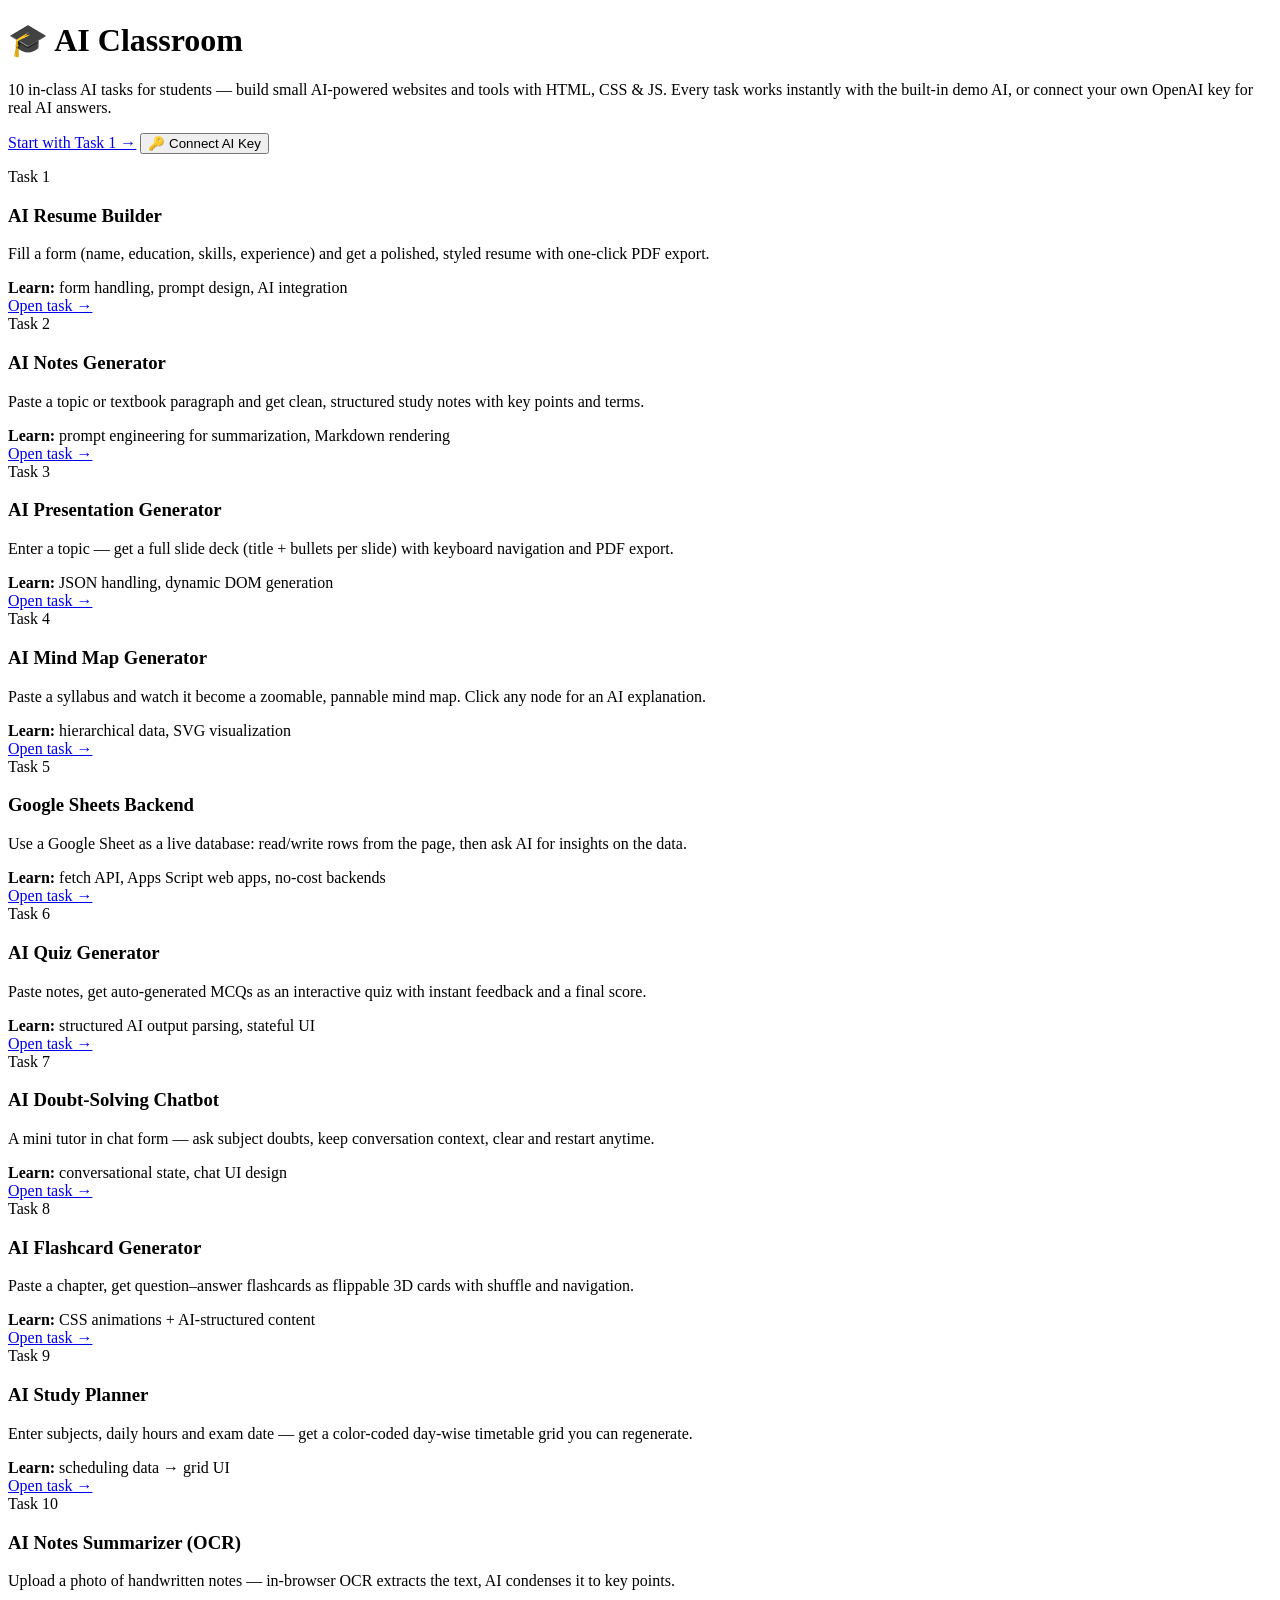
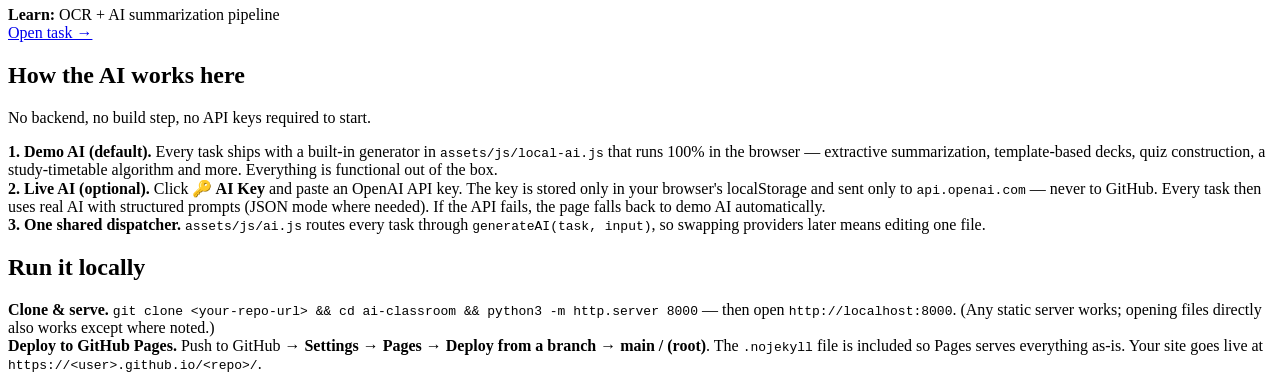
==== index.html @ b9765dda "Add files via upload" ====
<!DOCTYPE html>
<html lang="en" data-theme="light">
<head>
<meta charset="UTF-8">
<meta name="viewport" content="width=device-width, initial-scale=1.0">
<title>AI Classroom · 10 In-Class AI Tasks</title>
<meta name="description" content="Build small AI-powered websites and tools: resume builder, notes generator, quiz maker, chatbot, flashcards, study planner, OCR summarizer and more.">
<link rel="stylesheet" href="assets/css/style.css">
<link rel="icon" href="data:image/svg+xml,<svg xmlns='http://www.w3.org/2000/svg' viewBox='0 0 100 100'><text y='.9em' font-size='90'>🎓</text></svg>">
</head>
<body>
<main class="container">
  <div class="hero">
    <h1>🎓 <span>AI Classroom</span></h1>
    <p>10 in-class AI tasks for students — build small AI-powered websites and tools with HTML, CSS &amp; JS. Every task works instantly with the built-in demo AI, or connect your own OpenAI key for real AI answers.</p>
    <div class="cta-row">
      <a class="btn btn-primary" href="pages/task-01-resume-builder.html">Start with Task 1 →</a>
      <button class="btn" id="homeKeyBtn">🔑 Connect AI Key</button>
    </div>
    <div style="margin-top:14px"><span class="mode-note"></span></div>
  </div>

  <div class="grid">
    <div class="task-card"><span class="t-num">Task 1</span><h3>AI Resume Builder</h3><p>Fill a form (name, education, skills, experience) and get a polished, styled resume with one-click PDF export.</p><div class="t-outcome"><b>Learn:</b> form handling, prompt design, AI integration</div><a class="btn btn-primary btn-small" href="pages/task-01-resume-builder.html">Open task →</a></div>
    <div class="task-card"><span class="t-num">Task 2</span><h3>AI Notes Generator</h3><p>Paste a topic or textbook paragraph and get clean, structured study notes with key points and terms.</p><div class="t-outcome"><b>Learn:</b> prompt engineering for summarization, Markdown rendering</div><a class="btn btn-primary btn-small" href="pages/task-02-notes-generator.html">Open task →</a></div>
    <div class="task-card"><span class="t-num">Task 3</span><h3>AI Presentation Generator</h3><p>Enter a topic — get a full slide deck (title + bullets per slide) with keyboard navigation and PDF export.</p><div class="t-outcome"><b>Learn:</b> JSON handling, dynamic DOM generation</div><a class="btn btn-primary btn-small" href="pages/task-03-presentation-generator.html">Open task →</a></div>
    <div class="task-card"><span class="t-num">Task 4</span><h3>AI Mind Map Generator</h3><p>Paste a syllabus and watch it become a zoomable, pannable mind map. Click any node for an AI explanation.</p><div class="t-outcome"><b>Learn:</b> hierarchical data, SVG visualization</div><a class="btn btn-primary btn-small" href="pages/task-04-mindmap-generator.html">Open task →</a></div>
    <div class="task-card"><span class="t-num">Task 5</span><h3>Google Sheets Backend</h3><p>Use a Google Sheet as a live database: read/write rows from the page, then ask AI for insights on the data.</p><div class="t-outcome"><b>Learn:</b> fetch API, Apps Script web apps, no-cost backends</div><a class="btn btn-primary btn-small" href="pages/task-05-sheets-backend.html">Open task →</a></div>
    <div class="task-card"><span class="t-num">Task 6</span><h3>AI Quiz Generator</h3><p>Paste notes, get auto-generated MCQs as an interactive quiz with instant feedback and a final score.</p><div class="t-outcome"><b>Learn:</b> structured AI output parsing, stateful UI</div><a class="btn btn-primary btn-small" href="pages/task-06-quiz-generator.html">Open task →</a></div>
    <div class="task-card"><span class="t-num">Task 7</span><h3>AI Doubt-Solving Chatbot</h3><p>A mini tutor in chat form — ask subject doubts, keep conversation context, clear and restart anytime.</p><div class="t-outcome"><b>Learn:</b> conversational state, chat UI design</div><a class="btn btn-primary btn-small" href="pages/task-07-doubt-chatbot.html">Open task →</a></div>
    <div class="task-card"><span class="t-num">Task 8</span><h3>AI Flashcard Generator</h3><p>Paste a chapter, get question–answer flashcards as flippable 3D cards with shuffle and navigation.</p><div class="t-outcome"><b>Learn:</b> CSS animations + AI-structured content</div><a class="btn btn-primary btn-small" href="pages/task-08-flashcards.html">Open task →</a></div>
    <div class="task-card"><span class="t-num">Task 9</span><h3>AI Study Planner</h3><p>Enter subjects, daily hours and exam date — get a color-coded day-wise timetable grid you can regenerate.</p><div class="t-outcome"><b>Learn:</b> scheduling data → grid UI</div><a class="btn btn-primary btn-small" href="pages/task-09-study-planner.html">Open task →</a></div>
    <div class="task-card"><span class="t-num">Task 10</span><h3>AI Notes Summarizer (OCR)</h3><p>Upload a photo of handwritten notes — in-browser OCR extracts the text, AI condenses it to key points.</p><div class="t-outcome"><b>Learn:</b> OCR + AI summarization pipeline</div><a class="btn btn-primary btn-small" href="pages/task-10-ocr-summarizer.html">Open task →</a></div>
  </div>

  <div class="section">
    <h2>How the AI works here</h2>
    <p>No backend, no build step, no API keys required to start.</p>
    <div class="steps">
      <div class="step"><b>1. Demo AI (default).</b> Every task ships with a built-in generator in <code>assets/js/local-ai.js</code> that runs 100% in the browser — extractive summarization, template-based decks, quiz construction, a study-timetable algorithm and more. Everything is functional out of the box.</div>
      <div class="step"><b>2. Live AI (optional).</b> Click <b>🔑 AI Key</b> and paste an OpenAI API key. The key is stored only in your browser's localStorage and sent only to <code>api.openai.com</code> — never to GitHub. Every task then uses real AI with structured prompts (JSON mode where needed). If the API fails, the page falls back to demo AI automatically.</div>
      <div class="step"><b>3. One shared dispatcher.</b> <code>assets/js/ai.js</code> routes every task through <code>generateAI(task, input)</code>, so swapping providers later means editing one file.</div>
    </div>
  </div>

  <div class="section">
    <h2>Run it locally</h2>
    <div class="steps">
      <div class="step"><b>Clone &amp; serve.</b> <code>git clone &lt;your-repo-url&gt; && cd ai-classroom && python3 -m http.server 8000</code> — then open <code>http://localhost:8000</code>. (Any static server works; opening files directly also works except where noted.)</div>
      <div class="step"><b>Deploy to GitHub Pages.</b> Push to GitHub → <b>Settings → Pages → Deploy from a branch → main / (root)</b>. The <code>.nojekyll</code> file is included so Pages serves everything as-is. Your site goes live at <code>https://&lt;user&gt;.github.io/&lt;repo&gt;/</code>.</div>
    </div>
  </div>
</main>
<script src="assets/js/common.js"></script>
<script src="assets/js/local-ai.js"></script>
<script src="assets/js/ai.js"></script>
<script>
initLayout(0, '');
document.getElementById('homeKeyBtn').onclick = openKeyModal;
</script>
</body>
</html>
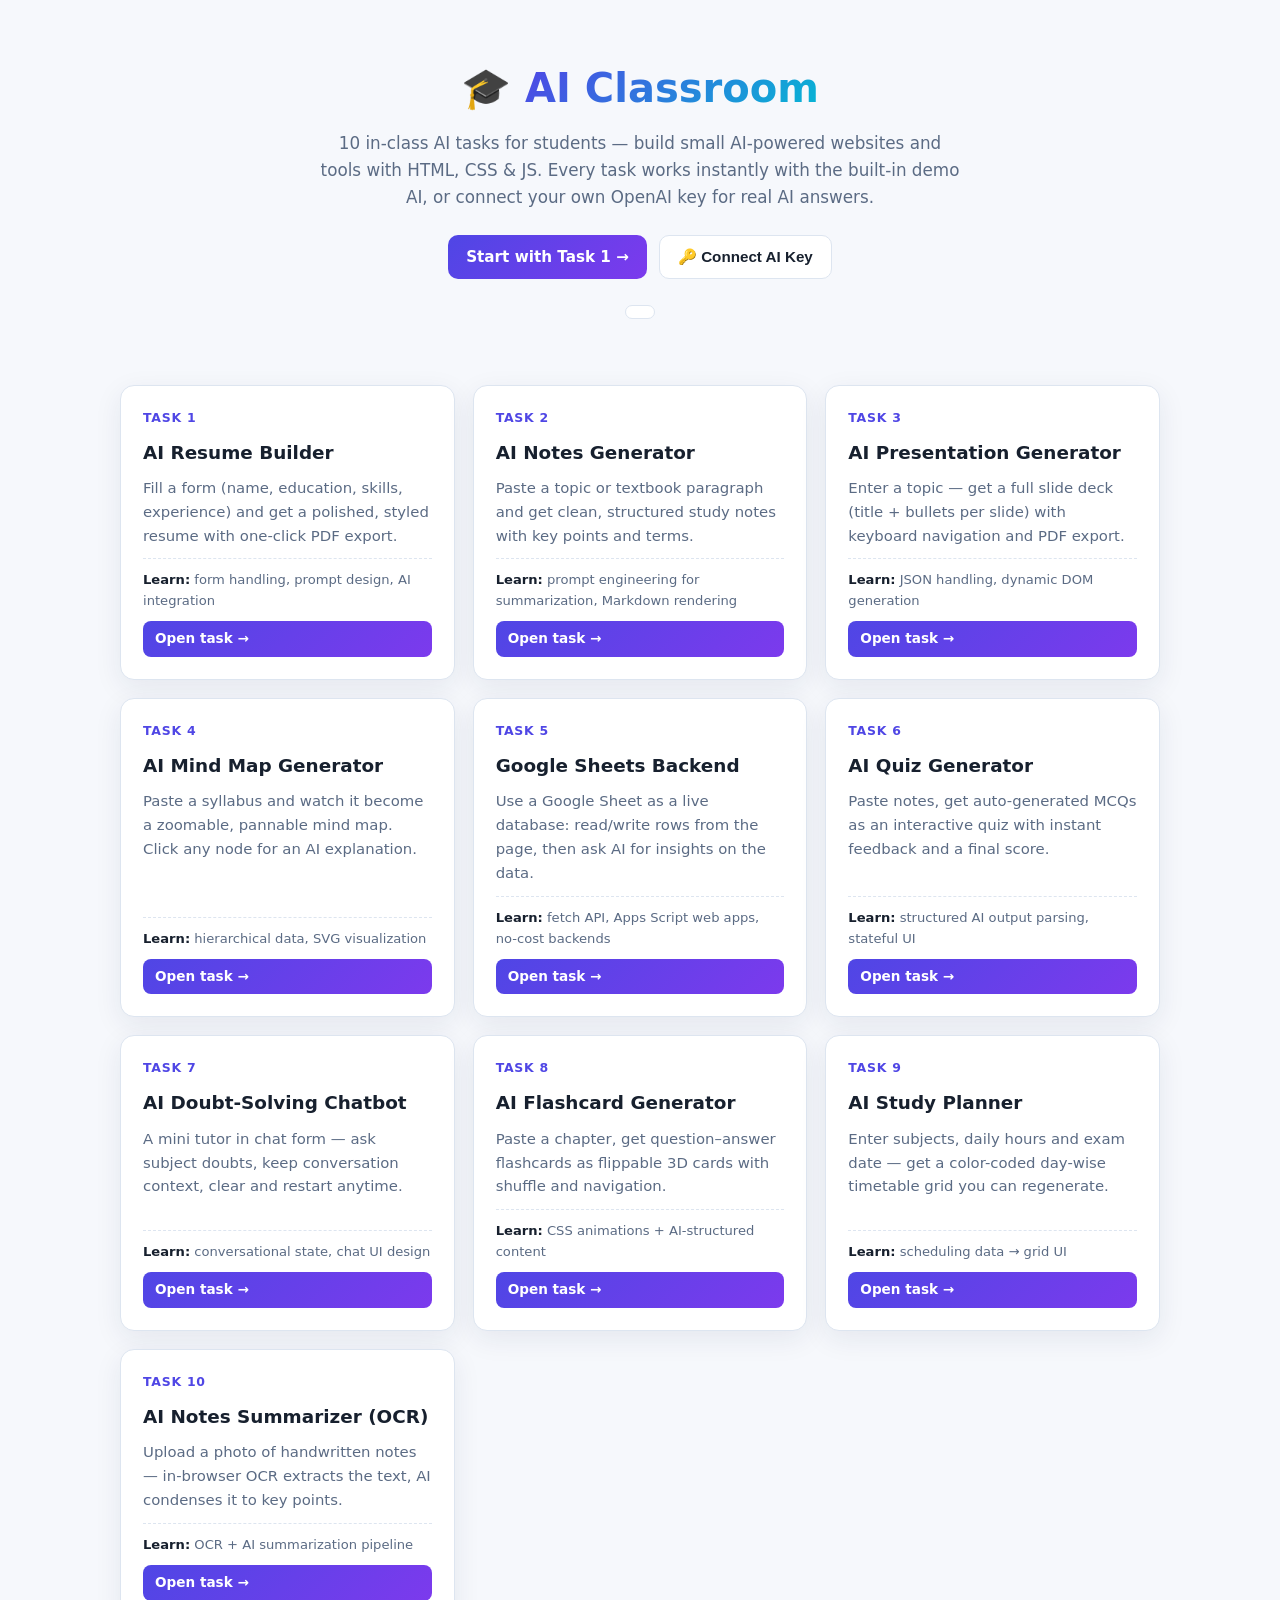
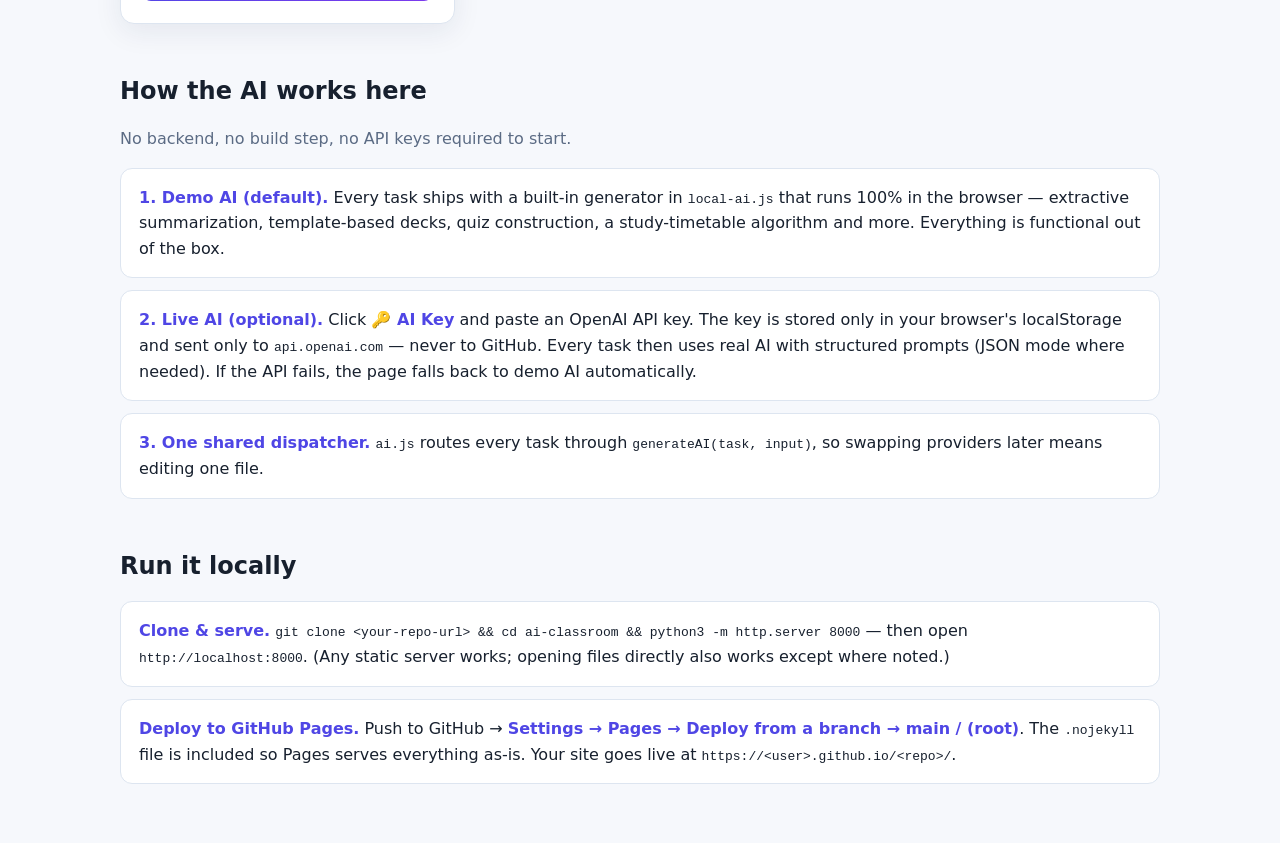
==== commit 8446d3b3: "Fix GitHub Pages paths" ====
--- a/index.html
+++ b/index.html
@@ -5,7 +5,7 @@
 <meta name="viewport" content="width=device-width, initial-scale=1.0">
 <title>AI Classroom · 10 In-Class AI Tasks</title>
 <meta name="description" content="Build small AI-powered websites and tools: resume builder, notes generator, quiz maker, chatbot, flashcards, study planner, OCR summarizer and more.">
-<link rel="stylesheet" href="assets/css/style.css">
+<link rel="stylesheet" href="style.css">
 <link rel="icon" href="data:image/svg+xml,<svg xmlns='http://www.w3.org/2000/svg' viewBox='0 0 100 100'><text y='.9em' font-size='90'>🎓</text></svg>">
 </head>
 <body>
@@ -14,32 +14,32 @@
     <h1>🎓 <span>AI Classroom</span></h1>
     <p>10 in-class AI tasks for students — build small AI-powered websites and tools with HTML, CSS &amp; JS. Every task works instantly with the built-in demo AI, or connect your own OpenAI key for real AI answers.</p>
     <div class="cta-row">
-      <a class="btn btn-primary" href="pages/task-01-resume-builder.html">Start with Task 1 →</a>
+      <a class="btn btn-primary" href="task-01-resume-builder.html">Start with Task 1 →</a>
       <button class="btn" id="homeKeyBtn">🔑 Connect AI Key</button>
     </div>
     <div style="margin-top:14px"><span class="mode-note"></span></div>
   </div>
 
   <div class="grid">
-    <div class="task-card"><span class="t-num">Task 1</span><h3>AI Resume Builder</h3><p>Fill a form (name, education, skills, experience) and get a polished, styled resume with one-click PDF export.</p><div class="t-outcome"><b>Learn:</b> form handling, prompt design, AI integration</div><a class="btn btn-primary btn-small" href="pages/task-01-resume-builder.html">Open task →</a></div>
-    <div class="task-card"><span class="t-num">Task 2</span><h3>AI Notes Generator</h3><p>Paste a topic or textbook paragraph and get clean, structured study notes with key points and terms.</p><div class="t-outcome"><b>Learn:</b> prompt engineering for summarization, Markdown rendering</div><a class="btn btn-primary btn-small" href="pages/task-02-notes-generator.html">Open task →</a></div>
-    <div class="task-card"><span class="t-num">Task 3</span><h3>AI Presentation Generator</h3><p>Enter a topic — get a full slide deck (title + bullets per slide) with keyboard navigation and PDF export.</p><div class="t-outcome"><b>Learn:</b> JSON handling, dynamic DOM generation</div><a class="btn btn-primary btn-small" href="pages/task-03-presentation-generator.html">Open task →</a></div>
-    <div class="task-card"><span class="t-num">Task 4</span><h3>AI Mind Map Generator</h3><p>Paste a syllabus and watch it become a zoomable, pannable mind map. Click any node for an AI explanation.</p><div class="t-outcome"><b>Learn:</b> hierarchical data, SVG visualization</div><a class="btn btn-primary btn-small" href="pages/task-04-mindmap-generator.html">Open task →</a></div>
-    <div class="task-card"><span class="t-num">Task 5</span><h3>Google Sheets Backend</h3><p>Use a Google Sheet as a live database: read/write rows from the page, then ask AI for insights on the data.</p><div class="t-outcome"><b>Learn:</b> fetch API, Apps Script web apps, no-cost backends</div><a class="btn btn-primary btn-small" href="pages/task-05-sheets-backend.html">Open task →</a></div>
-    <div class="task-card"><span class="t-num">Task 6</span><h3>AI Quiz Generator</h3><p>Paste notes, get auto-generated MCQs as an interactive quiz with instant feedback and a final score.</p><div class="t-outcome"><b>Learn:</b> structured AI output parsing, stateful UI</div><a class="btn btn-primary btn-small" href="pages/task-06-quiz-generator.html">Open task →</a></div>
-    <div class="task-card"><span class="t-num">Task 7</span><h3>AI Doubt-Solving Chatbot</h3><p>A mini tutor in chat form — ask subject doubts, keep conversation context, clear and restart anytime.</p><div class="t-outcome"><b>Learn:</b> conversational state, chat UI design</div><a class="btn btn-primary btn-small" href="pages/task-07-doubt-chatbot.html">Open task →</a></div>
-    <div class="task-card"><span class="t-num">Task 8</span><h3>AI Flashcard Generator</h3><p>Paste a chapter, get question–answer flashcards as flippable 3D cards with shuffle and navigation.</p><div class="t-outcome"><b>Learn:</b> CSS animations + AI-structured content</div><a class="btn btn-primary btn-small" href="pages/task-08-flashcards.html">Open task →</a></div>
-    <div class="task-card"><span class="t-num">Task 9</span><h3>AI Study Planner</h3><p>Enter subjects, daily hours and exam date — get a color-coded day-wise timetable grid you can regenerate.</p><div class="t-outcome"><b>Learn:</b> scheduling data → grid UI</div><a class="btn btn-primary btn-small" href="pages/task-09-study-planner.html">Open task →</a></div>
-    <div class="task-card"><span class="t-num">Task 10</span><h3>AI Notes Summarizer (OCR)</h3><p>Upload a photo of handwritten notes — in-browser OCR extracts the text, AI condenses it to key points.</p><div class="t-outcome"><b>Learn:</b> OCR + AI summarization pipeline</div><a class="btn btn-primary btn-small" href="pages/task-10-ocr-summarizer.html">Open task →</a></div>
+    <div class="task-card"><span class="t-num">Task 1</span><h3>AI Resume Builder</h3><p>Fill a form (name, education, skills, experience) and get a polished, styled resume with one-click PDF export.</p><div class="t-outcome"><b>Learn:</b> form handling, prompt design, AI integration</div><a class="btn btn-primary btn-small" href="task-01-resume-builder.html">Open task →</a></div>
+    <div class="task-card"><span class="t-num">Task 2</span><h3>AI Notes Generator</h3><p>Paste a topic or textbook paragraph and get clean, structured study notes with key points and terms.</p><div class="t-outcome"><b>Learn:</b> prompt engineering for summarization, Markdown rendering</div><a class="btn btn-primary btn-small" href="task-02-notes-generator.html">Open task →</a></div>
+    <div class="task-card"><span class="t-num">Task 3</span><h3>AI Presentation Generator</h3><p>Enter a topic — get a full slide deck (title + bullets per slide) with keyboard navigation and PDF export.</p><div class="t-outcome"><b>Learn:</b> JSON handling, dynamic DOM generation</div><a class="btn btn-primary btn-small" href="task-03-presentation-generator.html">Open task →</a></div>
+    <div class="task-card"><span class="t-num">Task 4</span><h3>AI Mind Map Generator</h3><p>Paste a syllabus and watch it become a zoomable, pannable mind map. Click any node for an AI explanation.</p><div class="t-outcome"><b>Learn:</b> hierarchical data, SVG visualization</div><a class="btn btn-primary btn-small" href="task-04-mindmap-generator.html">Open task →</a></div>
+    <div class="task-card"><span class="t-num">Task 5</span><h3>Google Sheets Backend</h3><p>Use a Google Sheet as a live database: read/write rows from the page, then ask AI for insights on the data.</p><div class="t-outcome"><b>Learn:</b> fetch API, Apps Script web apps, no-cost backends</div><a class="btn btn-primary btn-small" href="task-05-sheets-backend.html">Open task →</a></div>
+    <div class="task-card"><span class="t-num">Task 6</span><h3>AI Quiz Generator</h3><p>Paste notes, get auto-generated MCQs as an interactive quiz with instant feedback and a final score.</p><div class="t-outcome"><b>Learn:</b> structured AI output parsing, stateful UI</div><a class="btn btn-primary btn-small" href="task-06-quiz-generator.html">Open task →</a></div>
+    <div class="task-card"><span class="t-num">Task 7</span><h3>AI Doubt-Solving Chatbot</h3><p>A mini tutor in chat form — ask subject doubts, keep conversation context, clear and restart anytime.</p><div class="t-outcome"><b>Learn:</b> conversational state, chat UI design</div><a class="btn btn-primary btn-small" href="task-07-doubt-chatbot.html">Open task →</a></div>
+    <div class="task-card"><span class="t-num">Task 8</span><h3>AI Flashcard Generator</h3><p>Paste a chapter, get question–answer flashcards as flippable 3D cards with shuffle and navigation.</p><div class="t-outcome"><b>Learn:</b> CSS animations + AI-structured content</div><a class="btn btn-primary btn-small" href="task-08-flashcards.html">Open task →</a></div>
+    <div class="task-card"><span class="t-num">Task 9</span><h3>AI Study Planner</h3><p>Enter subjects, daily hours and exam date — get a color-coded day-wise timetable grid you can regenerate.</p><div class="t-outcome"><b>Learn:</b> scheduling data → grid UI</div><a class="btn btn-primary btn-small" href="task-09-study-planner.html">Open task →</a></div>
+    <div class="task-card"><span class="t-num">Task 10</span><h3>AI Notes Summarizer (OCR)</h3><p>Upload a photo of handwritten notes — in-browser OCR extracts the text, AI condenses it to key points.</p><div class="t-outcome"><b>Learn:</b> OCR + AI summarization pipeline</div><a class="btn btn-primary btn-small" href="task-10-ocr-summarizer.html">Open task →</a></div>
   </div>
 
   <div class="section">
     <h2>How the AI works here</h2>
     <p>No backend, no build step, no API keys required to start.</p>
     <div class="steps">
-      <div class="step"><b>1. Demo AI (default).</b> Every task ships with a built-in generator in <code>assets/js/local-ai.js</code> that runs 100% in the browser — extractive summarization, template-based decks, quiz construction, a study-timetable algorithm and more. Everything is functional out of the box.</div>
+      <div class="step"><b>1. Demo AI (default).</b> Every task ships with a built-in generator in <code>local-ai.js</code> that runs 100% in the browser — extractive summarization, template-based decks, quiz construction, a study-timetable algorithm and more. Everything is functional out of the box.</div>
       <div class="step"><b>2. Live AI (optional).</b> Click <b>🔑 AI Key</b> and paste an OpenAI API key. The key is stored only in your browser's localStorage and sent only to <code>api.openai.com</code> — never to GitHub. Every task then uses real AI with structured prompts (JSON mode where needed). If the API fails, the page falls back to demo AI automatically.</div>
-      <div class="step"><b>3. One shared dispatcher.</b> <code>assets/js/ai.js</code> routes every task through <code>generateAI(task, input)</code>, so swapping providers later means editing one file.</div>
+      <div class="step"><b>3. One shared dispatcher.</b> <code>ai.js</code> routes every task through <code>generateAI(task, input)</code>, so swapping providers later means editing one file.</div>
     </div>
   </div>
 
@@ -51,9 +51,9 @@
     </div>
   </div>
 </main>
-<script src="assets/js/common.js"></script>
-<script src="assets/js/local-ai.js"></script>
-<script src="assets/js/ai.js"></script>
+<script src="common.js"></script>
+<script src="local-ai.js"></script>
+<script src="ai.js"></script>
 <script>
 initLayout(0, '');
 document.getElementById('homeKeyBtn').onclick = openKeyModal;
--- a/style.css
+++ b/style.css
@@ -0,0 +1,189 @@
+/* AI Classroom — shared styles (light/dark) */
+:root{
+  --bg:#f6f8fc; --surface:#ffffff; --surface-2:#eef2f9;
+  --text:#17202e; --muted:#5b6b84; --line:#dde5f0;
+  --brand:#4f46e5; --brand-2:#7c3aed; --accent:#06b6d4;
+  --ok:#16a34a; --bad:#dc2626; --warn:#d97706;
+  --radius:14px; --shadow:0 8px 28px rgba(30,41,82,.08);
+}
+[data-theme="dark"]{
+  --bg:#0d1220; --surface:#151c30; --surface-2:#1c2540;
+  --text:#e9eef7; --muted:#9aa8c3; --line:#26314d;
+  --brand:#818cf8; --brand-2:#a78bfa; --accent:#22d3ee;
+  --shadow:0 8px 28px rgba(0,0,0,.35);
+}
+*{box-sizing:border-box}
+html{scroll-behavior:smooth}
+body{margin:0;font-family:"Segoe UI",system-ui,-apple-system,Roboto,Arial,sans-serif;background:var(--bg);color:var(--text);line-height:1.6}
+a{color:var(--brand);text-decoration:none}
+a:hover{text-decoration:underline}
+.container{max-width:1080px;margin:0 auto;padding:0 20px 60px}
+
+/* header */
+.site-header{position:sticky;top:0;z-index:50;background:var(--surface);border-bottom:1px solid var(--line);backdrop-filter:blur(8px)}
+.header-inner{max-width:1080px;margin:0 auto;padding:12px 20px;display:flex;align-items:center;gap:18px}
+.brand{font-weight:800;font-size:1.25rem;color:var(--text)}
+.brand span{background:linear-gradient(135deg,var(--brand),var(--brand-2));-webkit-background-clip:text;background-clip:text;color:transparent}
+.nav{margin-left:auto;display:flex;align-items:center;gap:10px}
+.nav a.nav-link{color:var(--muted);font-weight:600;font-size:.95rem;padding:8px 10px;border-radius:8px}
+.nav a.nav-link:hover{background:var(--surface-2);color:var(--text);text-decoration:none}
+details.dropdown{position:relative}
+details.dropdown summary{list-style:none;cursor:pointer;color:var(--muted);font-weight:600;font-size:.95rem;padding:8px 10px;border-radius:8px}
+details.dropdown summary::-webkit-details-marker{display:none}
+details.dropdown summary:hover{background:var(--surface-2);color:var(--text)}
+details.dropdown[open] summary{background:var(--surface-2)}
+.dropdown-menu{position:absolute;right:0;top:calc(100% + 8px);background:var(--surface);border:1px solid var(--line);border-radius:12px;box-shadow:var(--shadow);min-width:280px;padding:8px;display:grid;gap:2px}
+.dropdown-menu a{padding:9px 12px;border-radius:8px;font-size:.92rem;color:var(--text);display:flex;gap:10px;align-items:center}
+.dropdown-menu a:hover{background:var(--surface-2);text-decoration:none}
+.dropdown-menu a b{color:var(--brand);font-size:.8rem;min-width:52px}
+
+/* buttons */
+.btn{display:inline-flex;align-items:center;gap:8px;border:1px solid var(--line);background:var(--surface);color:var(--text);padding:10px 18px;border-radius:10px;font-weight:700;font-size:.95rem;cursor:pointer;transition:.15s}
+.btn:hover{transform:translateY(-1px);box-shadow:var(--shadow)}
+.btn-primary{background:linear-gradient(135deg,var(--brand),var(--brand-2));border:none;color:#fff}
+.btn-ghost{background:transparent}
+.btn-small{padding:7px 12px;font-size:.85rem;border-radius:8px}
+.btn:disabled{opacity:.5;cursor:not-allowed;transform:none}
+
+/* hero & cards */
+.hero{text-align:center;padding:56px 20px 30px}
+.hero h1{font-size:2.5rem;margin:0 0 10px}
+.hero h1 span{background:linear-gradient(135deg,var(--brand),var(--accent));-webkit-background-clip:text;background-clip:text;color:transparent}
+.hero p{color:var(--muted);max-width:640px;margin:0 auto 24px;font-size:1.05rem}
+.hero .cta-row{display:flex;gap:12px;justify-content:center;flex-wrap:wrap}
+.grid{display:grid;grid-template-columns:repeat(auto-fill,minmax(300px,1fr));gap:18px;margin-top:28px}
+.task-card{background:var(--surface);border:1px solid var(--line);border-radius:var(--radius);padding:22px;box-shadow:var(--shadow);display:flex;flex-direction:column;gap:10px;transition:.15s}
+.task-card:hover{transform:translateY(-3px)}
+.task-card .t-num{font-size:.78rem;font-weight:800;color:var(--brand);letter-spacing:.06em;text-transform:uppercase}
+.task-card h3{margin:0;font-size:1.15rem}
+.task-card p{margin:0;color:var(--muted);font-size:.93rem;flex:1}
+.task-card .t-outcome{font-size:.82rem;color:var(--muted);border-top:1px dashed var(--line);padding-top:10px}
+.task-card .t-outcome b{color:var(--text)}
+.section{margin-top:48px}
+.section h2{font-size:1.5rem;margin-bottom:6px}
+.section>p{color:var(--muted)}
+.steps{display:grid;gap:12px;margin-top:16px}
+.step{background:var(--surface);border:1px solid var(--line);border-radius:12px;padding:16px 18px}
+.step b{color:var(--brand)}
+
+/* page head */
+.page-head{padding:34px 0 8px}
+.task-badge{display:inline-block;background:var(--surface-2);color:var(--brand);font-weight:800;font-size:.8rem;letter-spacing:.05em;padding:5px 12px;border-radius:999px;text-transform:uppercase}
+.page-head h1{margin:10px 0 6px;font-size:2rem}
+.lede{color:var(--muted);max-width:720px}
+.mode-note{margin-top:12px;font-size:.85rem;display:inline-flex;align-items:center;gap:8px;padding:6px 14px;border-radius:999px;border:1px solid var(--line);background:var(--surface)}
+.mode-dot{width:9px;height:9px;border-radius:50%;background:var(--warn)}
+.mode-note.live .mode-dot{background:var(--ok)}
+
+/* forms & panels */
+.panel{background:var(--surface);border:1px solid var(--line);border-radius:var(--radius);padding:24px;box-shadow:var(--shadow);margin-top:20px}
+.two-col{display:grid;grid-template-columns:1fr 1fr;gap:20px;margin-top:20px}
+@media(max-width:800px){.two-col{grid-template-columns:1fr}}
+.form-group{margin-bottom:16px}
+.form-group label{display:block;font-weight:700;margin-bottom:6px;font-size:.93rem}
+.form-group input,.form-group textarea,.form-group select{width:100%;padding:11px 13px;border:1px solid var(--line);border-radius:10px;background:var(--bg);color:var(--text);font-size:.95rem;font-family:inherit}
+.form-group textarea{min-height:120px;resize:vertical}
+.form-group input:focus,.form-group textarea:focus,.form-group select:focus{outline:2px solid var(--brand);border-color:var(--brand)}
+.form-row{display:grid;grid-template-columns:1fr 1fr;gap:14px}
+@media(max-width:600px){.form-row{grid-template-columns:1fr}}
+.btn-row{display:flex;gap:10px;flex-wrap:wrap;margin-top:6px}
+.output{background:var(--surface);border:1px solid var(--line);border-radius:var(--radius);padding:24px;margin-top:20px;min-height:120px}
+.output h1,.output h2,.output h3{margin-top:1.2em}
+.output h1:first-child,.output h2:first-child{margin-top:0}
+.output ul{padding-left:20px}
+.output li{margin-bottom:6px}
+.hidden{display:none!important}
+
+/* tables */
+table.data{width:100%;border-collapse:collapse;margin-top:12px;font-size:.93rem}
+table.data th,table.data td{border:1px solid var(--line);padding:9px 12px;text-align:left}
+table.data th{background:var(--surface-2);font-weight:700}
+table.data tr:nth-child(even) td{background:var(--surface-2)}
+
+/* chat */
+.chat-box{display:flex;flex-direction:column;gap:12px;max-height:480px;overflow-y:auto;padding:18px;background:var(--bg);border:1px solid var(--line);border-radius:12px}
+.bubble{max-width:82%;padding:12px 16px;border-radius:16px;font-size:.95rem;white-space:pre-wrap}
+.bubble.user{align-self:flex-end;background:linear-gradient(135deg,var(--brand),var(--brand-2));color:#fff;border-bottom-right-radius:4px}
+.bubble.ai{align-self:flex-start;background:var(--surface);border:1px solid var(--line);border-bottom-left-radius:4px}
+.chat-input{display:flex;gap:10px;margin-top:14px}
+.chat-input input{flex:1;padding:12px 15px;border:1px solid var(--line);border-radius:12px;background:var(--bg);color:var(--text);font-size:.95rem}
+.typing{font-style:italic;color:var(--muted)}
+
+/* flashcards */
+.flash-deck{display:flex;flex-direction:column;align-items:center;gap:16px;margin-top:20px}
+.flashcard{width:min(480px,100%);height:280px;perspective:1200px;cursor:pointer}
+.flash-inner{position:relative;width:100%;height:100%;transition:transform .6s;transform-style:preserve-3d}
+.flashcard.flipped .flash-inner{transform:rotateY(180deg)}
+.flash-face{position:absolute;inset:0;backface-visibility:hidden;-webkit-backface-visibility:hidden;border-radius:18px;display:flex;align-items:center;justify-content:center;padding:28px;text-align:center;font-size:1.15rem;font-weight:600;border:1px solid var(--line);box-shadow:var(--shadow)}
+.flash-front{background:linear-gradient(135deg,var(--brand),var(--brand-2));color:#fff}
+.flash-back{background:var(--surface);transform:rotateY(180deg)}
+.flash-hint{font-size:.85rem;color:var(--muted)}
+
+/* quiz */
+.quiz-q{font-size:1.15rem;font-weight:700;margin:6px 0 14px}
+.quiz-opts{display:grid;gap:10px}
+.quiz-opt{text-align:left;padding:13px 16px;border:2px solid var(--line);border-radius:12px;background:var(--surface);cursor:pointer;font-size:.96rem;color:var(--text);transition:.15s}
+.quiz-opt:hover:not(:disabled){border-color:var(--brand)}
+.quiz-opt.correct{border-color:var(--ok);background:rgba(22,163,74,.1)}
+.quiz-opt.wrong{border-color:var(--bad);background:rgba(220,38,38,.08)}
+.quiz-opt:disabled{cursor:default;opacity:.95}
+.score-line{font-weight:800;font-size:1.05rem;margin-top:14px}
+
+/* slides */
+.deck{margin-top:20px}
+.slide-viewport{background:#0f172a;color:#f1f5f9;border-radius:18px;min-height:380px;display:flex;flex-direction:column;justify-content:center;padding:48px 56px;box-shadow:var(--shadow);position:relative;overflow:hidden}
+.slide-viewport::before{content:"";position:absolute;top:-60px;right:-60px;width:220px;height:220px;border-radius:50%;background:radial-gradient(circle,rgba(124,58,237,.5),transparent 70%)}
+.slide-viewport h2{font-size:2rem;margin:0 0 18px;color:#fff}
+.slide-viewport ul{font-size:1.15rem;line-height:1.9;padding-left:22px;margin:0}
+.slide-num{position:absolute;bottom:16px;right:24px;font-size:.85rem;color:#94a3b8}
+.deck-nav{display:flex;align-items:center;gap:14px;margin-top:14px;justify-content:center}
+
+/* mindmap */
+.mindmap-wrap{position:relative;border:1px solid var(--line);border-radius:var(--radius);background:var(--surface);overflow:hidden;margin-top:20px}
+.mindmap-svg{display:block;width:100%;height:560px;cursor:grab}
+.mindmap-tools{position:absolute;top:12px;right:12px;display:flex;gap:6px;z-index:5}
+.mm-node{cursor:pointer}
+.mm-node rect{stroke-width:2}
+.mm-node text{font-family:inherit}
+.mm-detail{margin-top:16px}
+
+/* planner */
+.plan-grid{display:grid;gap:14px;margin-top:18px}
+.plan-day{background:var(--surface);border:1px solid var(--line);border-radius:12px;padding:14px 16px}
+.plan-day h4{margin:0 0 10px;font-size:1rem}
+.slot{display:flex;gap:10px;align-items:center;padding:7px 10px;border-radius:8px;margin-bottom:6px;font-size:.9rem;background:var(--surface-2)}
+.slot .t{font-weight:700;min-width:118px;color:var(--muted);font-size:.82rem}
+.slot .s{font-weight:700}
+.dot{width:11px;height:11px;border-radius:50%;flex:none}
+
+/* progress */
+.progress{height:10px;background:var(--surface-2);border-radius:999px;overflow:hidden;margin-top:10px}
+.progress>div{height:100%;background:linear-gradient(90deg,var(--brand),var(--accent));width:0%;transition:width .3s}
+
+/* modal */
+.modal-back{position:fixed;inset:0;background:rgba(10,15,30,.55);display:flex;align-items:center;justify-content:center;z-index:100;padding:20px}
+.modal{background:var(--surface);border:1px solid var(--line);border-radius:18px;padding:28px;max-width:460px;width:100%;box-shadow:var(--shadow)}
+.modal h3{margin:0 0 8px}
+.modal p{color:var(--muted);font-size:.92rem}
+.modal .form-group{margin-top:14px}
+
+/* toast */
+#toast{position:fixed;bottom:24px;left:50%;transform:translateX(-50%) translateY(20px);background:#17202e;color:#fff;padding:12px 22px;border-radius:12px;font-size:.93rem;opacity:0;pointer-events:none;transition:.25s;z-index:200;max-width:90vw;text-align:center}
+#toast.show{opacity:1;transform:translateX(-50%) translateY(0)}
+
+/* footer */
+.site-footer{border-top:1px solid var(--line);margin-top:60px;padding:26px 20px;text-align:center;color:var(--muted);font-size:.88rem}
+
+/* collapsible help */
+details.help{margin-top:20px;background:var(--surface);border:1px solid var(--line);border-radius:12px;padding:14px 18px}
+details.help summary{cursor:pointer;font-weight:700;color:var(--brand)}
+details.help ol{margin:10px 0 0;padding-left:20px;color:var(--muted)}
+details.help code{background:var(--surface-2);padding:2px 7px;border-radius:6px;font-size:.85rem}
+
+/* resume print */
+@media print{
+  .site-header,.site-footer,.no-print,.page-head .mode-note,.btn-row{display:none!important}
+  body{background:#fff}
+  .container{max-width:100%;padding:0}
+  .output{border:none;box-shadow:none;margin:0;padding:0}
+}
